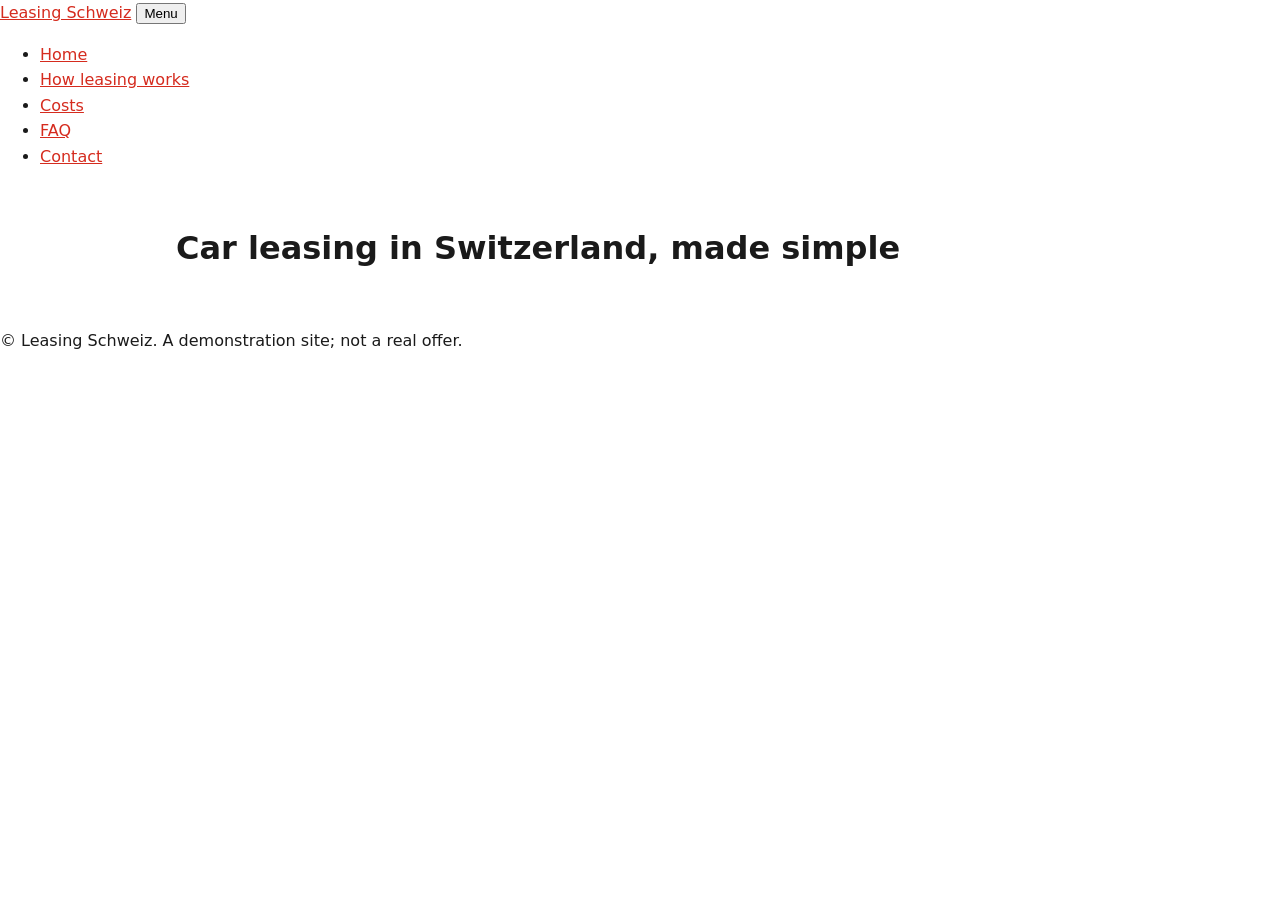
==== index.html @ abe1a992 "Scaffold: pages, styles and scripts" ====
<!doctype html>
<html lang="en">
<head>
  <meta charset="utf-8">
  <meta name="viewport" content="width=device-width, initial-scale=1">
  <title>Home | Leasing Schweiz</title>
  <meta name="description" content="Simple car leasing in Switzerland.">
  <link rel="stylesheet" href="css/tokens.css">
  <link rel="stylesheet" href="css/layout.css">
  <link rel="stylesheet" href="css/site.css">
</head>
<body>
  <a class="skip-link" href="#main">Skip to content</a>
  <header class="site-header">
    <a class="brand" href="index.html">Leasing Schweiz</a>
    <button class="nav-toggle" aria-expanded="false" aria-controls="site-nav">Menu</button>
    <nav id="site-nav" aria-label="Main"><ul><li><a href="index.html" aria-current="page">Home</a></li><li><a href="pages/how-leasing-works.html">How leasing works</a></li><li><a href="pages/costs.html">Costs</a></li><li><a href="pages/faq.html">FAQ</a></li><li><a href="pages/contact.html">Contact</a></li></ul></nav>
  </header>
  <main id="main">
    <h1>Car leasing in Switzerland, made simple</h1>
    <!-- TODO build.fullstack: page content -->
  </main>
  <footer class="site-footer">
    <p>&copy; Leasing Schweiz. A demonstration site; not a real offer.</p>
  </footer>
  <script src="js/nav.js"></script>
  <script src="js/app.js"></script>
</body>
</html>
---- css/tokens.css ----
/* Design tokens: owned by the Designer */
:root {
  --color-bg: #ffffff;
  --color-text: #1a1a1a;
  --color-accent: #d52b1e;
  --font-body: system-ui, -apple-system, "Segoe UI", sans-serif;
  --space: 1rem;
}
---- css/layout.css ----
/* Layout, header, nav, footer: owned by UI/UX */
*, *::before, *::after { box-sizing: border-box; }
.skip-link { position: absolute; left: -999px; }
.skip-link:focus { left: 0; }
main { max-width: 60rem; margin: 0 auto; padding: var(--space); }
---- css/site.css ----
/* Base site styles: owned by the Lead Developer */
body { margin: 0; font-family: var(--font-body); color: var(--color-text); background: var(--color-bg); line-height: 1.6; }
a { color: var(--color-accent); }
:focus-visible { outline: 3px solid var(--color-accent); outline-offset: 2px; }
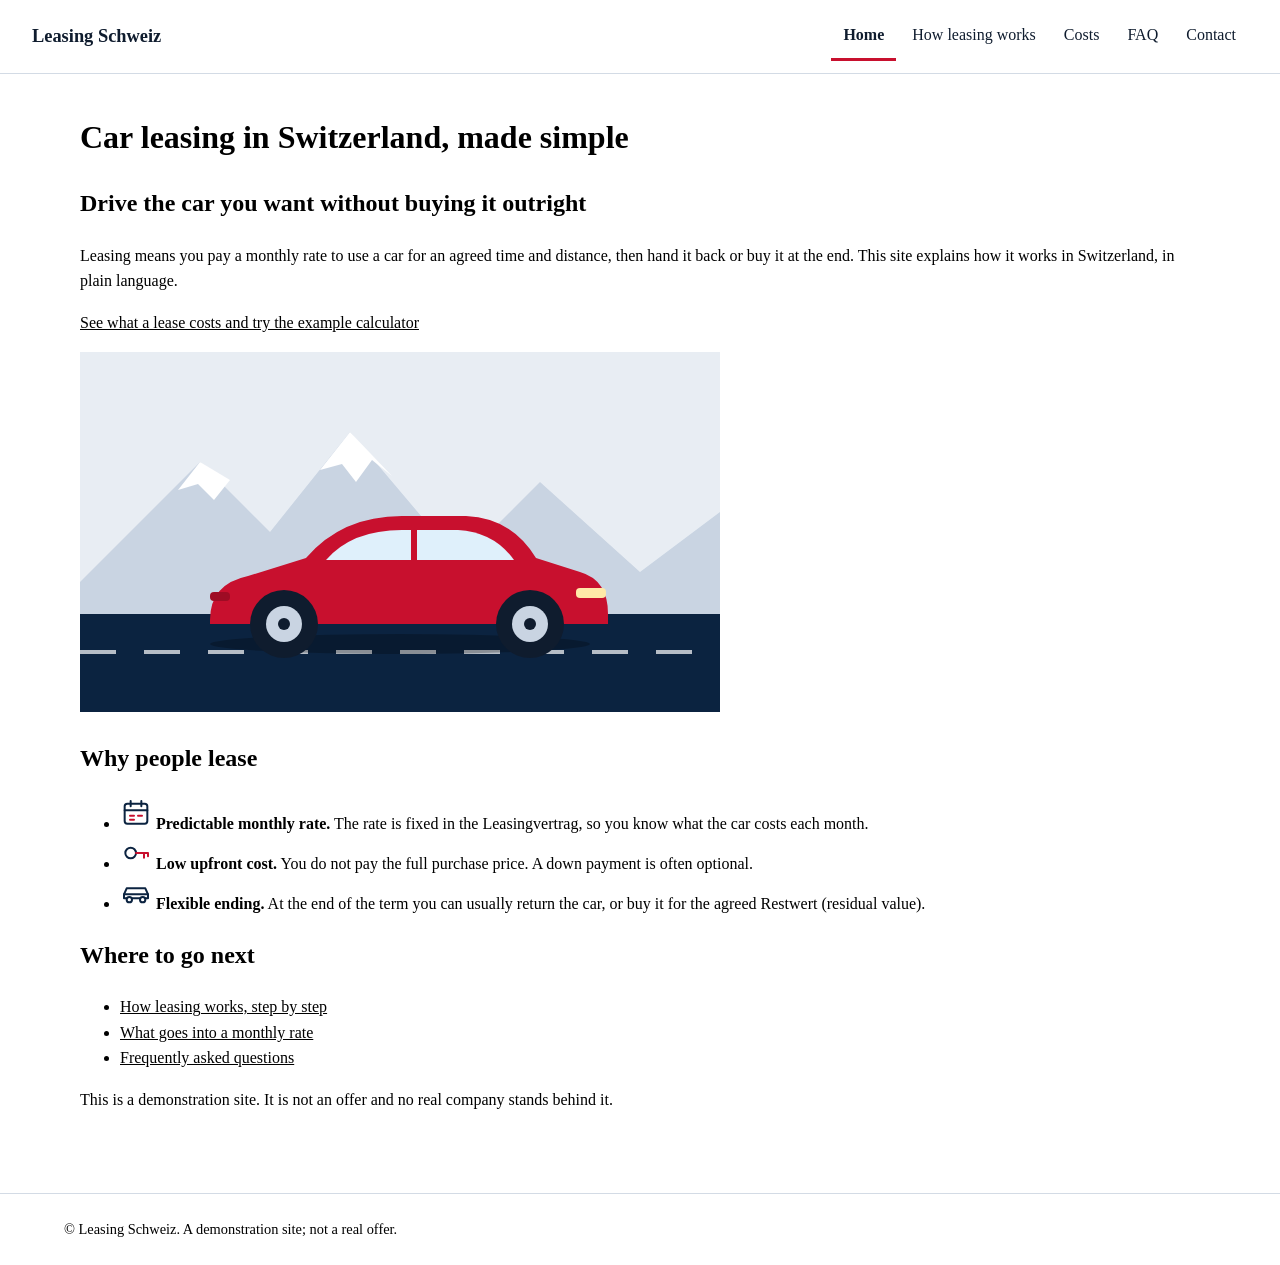
==== commit 1f8321c1: "Add home page content" ====
--- a/index.html
+++ b/index.html
@@ -18,7 +18,29 @@
   </header>
   <main id="main">
     <h1>Car leasing in Switzerland, made simple</h1>
-    <!-- TODO build.fullstack: page content -->
+    <section aria-labelledby="hero-title">
+      <h2 id="hero-title">Drive the car you want without buying it outright</h2>
+      <p>Leasing means you pay a monthly rate to use a car for an agreed time and distance, then hand it back or buy it at the end. This site explains how it works in Switzerland, in plain language.</p>
+      <p><a href="pages/costs.html">See what a lease costs and try the example calculator</a></p>
+      <img src="assets/hero-car.svg" alt="Illustration of a car on a mountain road" width="640" height="320">
+    </section>
+    <section aria-labelledby="benefits-title">
+      <h2 id="benefits-title">Why people lease</h2>
+      <ul>
+        <li><img src="assets/icon-calendar.svg" alt="" width="32" height="32"> <strong>Predictable monthly rate.</strong> The rate is fixed in the Leasingvertrag, so you know what the car costs each month.</li>
+        <li><img src="assets/icon-key.svg" alt="" width="32" height="32"> <strong>Low upfront cost.</strong> You do not pay the full purchase price. A down payment is often optional.</li>
+        <li><img src="assets/icon-car.svg" alt="" width="32" height="32"> <strong>Flexible ending.</strong> At the end of the term you can usually return the car, or buy it for the agreed Restwert (residual value).</li>
+      </ul>
+    </section>
+    <section aria-labelledby="next-title">
+      <h2 id="next-title">Where to go next</h2>
+      <ul>
+        <li><a href="pages/how-leasing-works.html">How leasing works, step by step</a></li>
+        <li><a href="pages/costs.html">What goes into a monthly rate</a></li>
+        <li><a href="pages/faq.html">Frequently asked questions</a></li>
+      </ul>
+      <p>This is a demonstration site. It is not an offer and no real company stands behind it.</p>
+    </section>
   </main>
   <footer class="site-footer">
     <p>&copy; Leasing Schweiz. A demonstration site; not a real offer.</p>
--- a/css/tokens.css
+++ b/css/tokens.css
@@ -1,8 +1,57 @@
-/* Design tokens: owned by the Designer */
+/* Design tokens for leasing-schweiz.
+   Palette: Swiss red as the single accent on cool alpine neutrals.
+   Contrast (WCAG AA): --ink on --bg 14.8:1; --ink-soft on --bg 7.4:1;
+   white on --accent 5.9:1; white on --navy 14:1; --accent-dark on --bg 8:1. */
 :root {
-  --color-bg: #ffffff;
-  --color-text: #1a1a1a;
-  --color-accent: #d52b1e;
-  --font-body: system-ui, -apple-system, "Segoe UI", sans-serif;
-  --space: 1rem;
+  /* colour */
+  --bg: #ffffff;
+  --surface: #f4f6f9;
+  --surface-2: #e8edf3;
+  --border: #d3dbe5;
+  --ink: #0f1c2e;
+  --ink-soft: #46556a;
+  --navy: #0b2340;
+  --accent: #c8102e;
+  --accent-dark: #9e0c24;
+  --accent-tint: #fdecef;
+  --success: #1b7a4b;
+  --focus: #1d5fd1;
+  --on-accent: #ffffff;
+
+  /* type: system fonts only */
+  --font-sans: system-ui, -apple-system, "Segoe UI", Roboto, "Helvetica Neue", Arial, sans-serif;
+  --font-mono: ui-monospace, "SF Mono", Menlo, Consolas, monospace;
+  --text-xs: 0.8125rem;
+  --text-sm: 0.9375rem;
+  --text-base: 1.0625rem;
+  --text-lg: 1.25rem;
+  --text-xl: 1.625rem;
+  --text-2xl: clamp(1.9rem, 1.4rem + 2vw, 2.75rem);
+  --text-3xl: clamp(2.4rem, 1.6rem + 3.6vw, 4rem);
+  --weight-regular: 400;
+  --weight-medium: 600;
+  --weight-bold: 800;
+  --leading-tight: 1.15;
+  --leading-body: 1.6;
+
+  /* spacing (4px base) */
+  --space-1: 0.25rem;
+  --space-2: 0.5rem;
+  --space-3: 0.75rem;
+  --space-4: 1rem;
+  --space-5: 1.5rem;
+  --space-6: 2rem;
+  --space-7: 3rem;
+  --space-8: 4.5rem;
+  --space-9: 7rem;
+
+  /* shape and depth */
+  --radius-sm: 6px;
+  --radius: 12px;
+  --radius-lg: 20px;
+  --radius-pill: 999px;
+  --shadow-1: 0 1px 2px rgba(15, 28, 46, .08), 0 2px 8px rgba(15, 28, 46, .06);
+  --shadow-2: 0 8px 28px rgba(15, 28, 46, .14);
+  --container: 72rem;
+  --focus-ring: 0 0 0 3px #fff, 0 0 0 5px var(--focus);
 }
--- a/css/layout.css
+++ b/css/layout.css
@@ -1,5 +1,34 @@
 /* Layout, header, nav, footer: owned by UI/UX */
 *, *::before, *::after { box-sizing: border-box; }
-.skip-link { position: absolute; left: -999px; }
+img, svg { max-width: 100%; height: auto; }
+
+.skip-link { position: absolute; left: -999px; top: 0; z-index: 100; padding: .75rem 1rem; background: var(--navy); color: var(--on-accent); }
 .skip-link:focus { left: 0; }
-main { max-width: 60rem; margin: 0 auto; padding: var(--space); }
+
+/* Header: mobile first, nav collapses behind a button */
+.site-header { position: relative; display: flex; flex-wrap: wrap; align-items: center; justify-content: space-between; gap: .5rem; padding: .75rem var(--space-4); border-bottom: 1px solid var(--border); background: var(--bg); }
+.brand { font-weight: 700; font-size: 1.15rem; color: var(--ink); text-decoration: none; padding: .5rem 0; }
+.nav-toggle { min-height: 44px; min-width: 44px; padding: .5rem 1rem; font: inherit; color: var(--ink); background: transparent; border: 2px solid var(--ink); border-radius: var(--radius-sm); cursor: pointer; }
+#site-nav { flex-basis: 100%; }
+#site-nav ul { list-style: none; margin: 0; padding: 0; display: flex; flex-direction: column; }
+#site-nav a { display: block; min-height: 44px; padding: .65rem .25rem; color: var(--ink); text-decoration: none; border-bottom: 1px solid var(--surface-2); }
+#site-nav a:hover { color: var(--accent); }
+#site-nav a[aria-current="page"] { font-weight: 700; box-shadow: inset 4px 0 0 var(--accent); padding-left: .75rem; }
+.js #site-nav[hidden] { display: none; }
+
+main { max-width: var(--container); margin: 0 auto; padding: var(--space-4); }
+
+.site-footer { margin-top: 3rem; padding: 1.5rem var(--space-4); border-top: 1px solid var(--border); font-size: .9rem; }
+.site-footer p { max-width: var(--container); margin: 0 auto; }
+
+/* Wider screens: inline nav, no toggle */
+@media (min-width: 48rem) {
+  .site-header { flex-wrap: nowrap; padding-inline: 2rem; }
+  .nav-toggle { display: none; }
+  #site-nav { flex-basis: auto; }
+  .js #site-nav[hidden] { display: block; }
+  #site-nav ul { flex-direction: row; gap: .25rem; }
+  #site-nav a { border-bottom: 3px solid transparent; padding: .65rem .75rem; }
+  #site-nav a[aria-current="page"] { box-shadow: none; padding-left: .75rem; border-bottom-color: var(--accent); }
+}
+@media (prefers-reduced-motion: reduce) { * { scroll-behavior: auto !important; transition: none !important; } }
